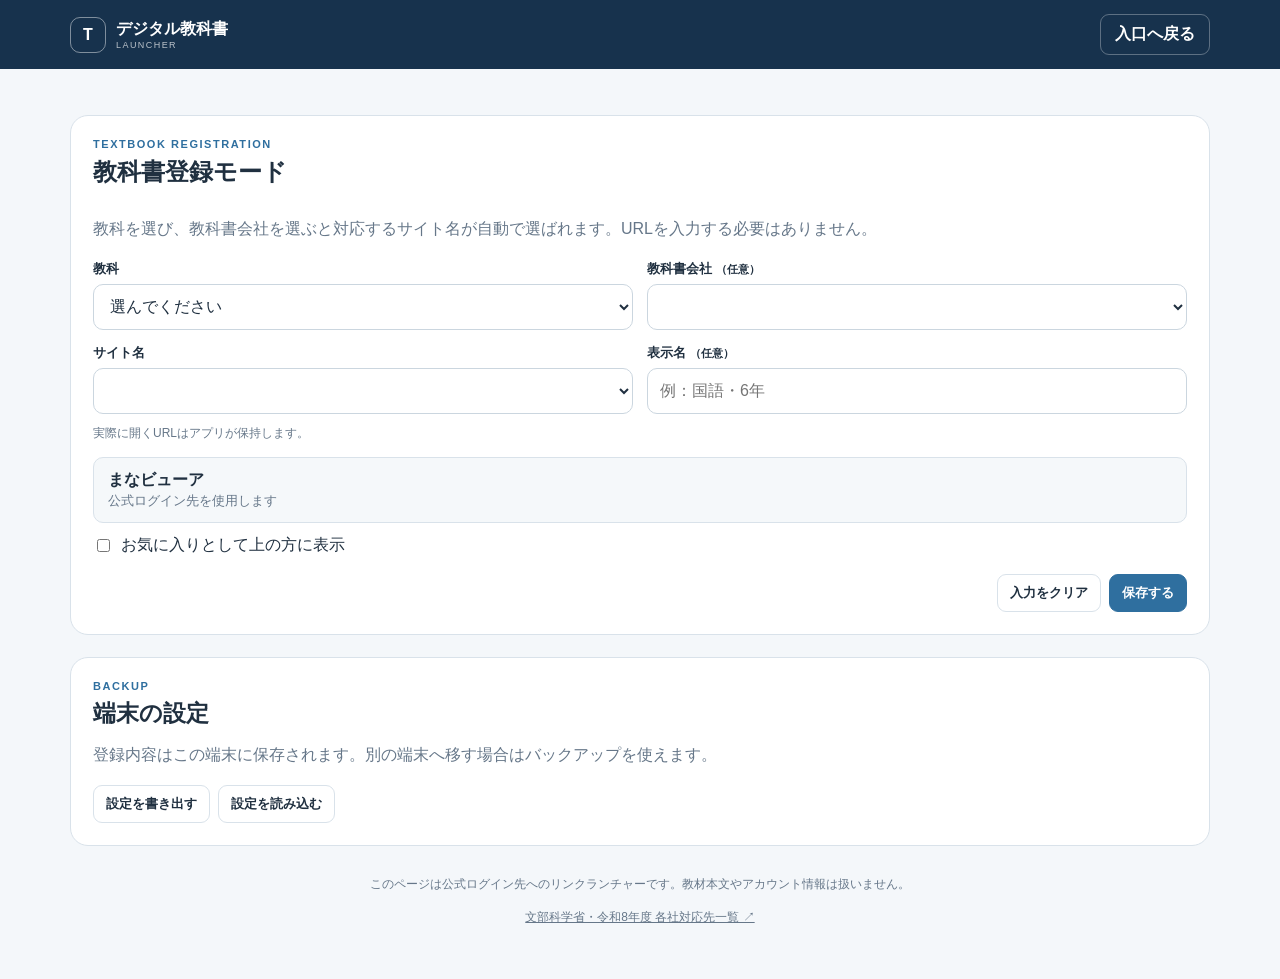
==== register.html @ 131a116c "教科書登録モードを独立ページ化" ====
<!doctype html><html lang="ja"><head><meta charset="utf-8"><meta name="viewport" content="width=device-width,initial-scale=1,viewport-fit=cover"><meta name="theme-color" content="#17324d"><link rel="stylesheet" href="https://tt-sensei.github.io/edu-effects/css/edu-effects.css"><link rel="stylesheet" href="./launcher-v2.css"><title>教科書を登録｜デジタル教科書</title></head><body>
<header class="app-header"><div class="header-inner"><a class="brand" href="./"><span class="brand-mark" aria-hidden="true">T</span><span><strong>デジタル教科書</strong><small>LAUNCHER</small></span></a><div class="header-actions"><a class="header-button" href="./">入口へ戻る</a></div></div></header>
<main class="app-shell register-page"><section class="register-panel register-panel-first" aria-labelledby="registerTitle"><div class="section-heading"><div><p class="eyebrow">TEXTBOOK REGISTRATION</p><h1 id="registerTitle">教科書登録モード</h1></div></div><p class="register-note">教科を選び、教科書会社を選ぶと対応するサイト名が自動で選ばれます。URLを入力する必要はありません。</p>
<form id="registerForm"><input id="editingId" type="hidden"><div class="register-grid"><label class="field"><span>教科</span><select id="subject" required><option value="">選んでください</option><option>国語</option><option>算数</option><option>理科</option><option>社会</option><option>英語</option><option>音楽</option><option>図工</option><option>家庭</option><option>体育・保健</option><option>道徳</option><option>その他</option></select></label><label class="field"><span>教科書会社 <small>（任意）</small></span><select id="publisher"></select></label><label class="field"><span>サイト名</span><select id="site" required></select><small class="site-help">実際に開くURLはアプリが保持します。</small></label><label class="field"><span>表示名 <small>（任意）</small></span><input id="label" maxlength="40" placeholder="例：国語・6年"></label></div>
<div id="customUrlWrap" class="field hidden" style="margin-top:14px"><span>公式ログインURL</span><input id="customUrl" type="url" inputmode="url" placeholder="https://..."><small class="site-help">「その他」の場合のみ入力してください。</small></div><div class="site-preview" style="margin-top:14px"><strong id="siteName">まなビューア</strong><small id="siteUrlHint">公式ログイン先を使用します</small></div><label class="check-field"><input id="favorite" type="checkbox"><span>お気に入りとして上の方に表示</span></label><div class="register-actions"><button id="deleteButton" class="secondary-button danger hidden" type="button">削除</button><button id="cancelButton" class="secondary-button" type="button">入力をクリア</button><button class="primary-button" type="submit">保存する</button></div></form></section>
<section class="register-panel"><div class="section-heading"><div><p class="eyebrow">BACKUP</p><h2>端末の設定</h2></div></div><p class="register-note">登録内容はこの端末に保存されます。別の端末へ移す場合はバックアップを使えます。</p><div class="register-actions" style="justify-content:flex-start"><button id="exportButton" class="secondary-button" type="button">設定を書き出す</button><button id="importButton" class="secondary-button" type="button">設定を読み込む</button></div><input id="importFile" type="file" accept="application/json,.json" hidden></section>
<footer class="app-footer"><p>このページは公式ログイン先へのリンクランチャーです。教材本文やアカウント情報は扱いません。</p><p><a href="https://www.mext.go.jp/a_menu/shotou/kyoukasho/digital/data_00008.html" target="_blank" rel="noopener noreferrer">文部科学省・令和8年度 各社対応先一覧 ↗</a></p></footer></main><div id="toast" class="toast" role="status" aria-live="polite"></div><script type="module" src="./launcher-v2.js"></script></body></html>
---- launcher-v2.css ----
:root{--edu-navy:#17324d;--edu-blue:#2f6f9f;--edu-bg:#f4f7fa;--edu-card:#fff;--edu-line:#d9e2ea;--edu-text:#203040;--edu-muted:#667789;--edu-accent:#2f6f9f}*{box-sizing:border-box}html{background:var(--edu-bg)}body{margin:0;background:var(--edu-bg);color:var(--edu-text);font-family:-apple-system,BlinkMacSystemFont,"Noto Sans JP","Yu Gothic",sans-serif}.app-header{background:var(--edu-navy);color:#fff}.header-inner{max-width:1180px;margin:auto;padding:14px 20px;display:flex;align-items:center;justify-content:space-between;gap:16px}.brand{display:flex;align-items:center;gap:10px;color:#fff;text-decoration:none}.brand-mark{width:36px;height:36px;border:1px solid rgba(255,255,255,.45);border-radius:10px;display:grid;place-items:center;font-weight:800}.brand strong{display:block;font-size:16px}.brand small{display:block;font-size:9px;letter-spacing:.16em;opacity:.7}.header-actions{display:flex;gap:8px;align-items:center}.header-button,.header-link{border:1px solid rgba(255,255,255,.3);background:transparent;color:#fff;border-radius:9px;padding:9px 14px;text-decoration:none;font-weight:700;cursor:pointer}.header-button.active{background:#fff;color:var(--edu-navy)}.app-shell{max-width:1180px;margin:auto;padding:24px 20px 40px}.hero-panel{display:flex;justify-content:space-between;align-items:center;gap:30px;padding:28px 30px;margin-bottom:28px;background:#fff;border:1px solid var(--edu-line);border-radius:18px}.eyebrow{margin:0 0 6px;font-size:11px;letter-spacing:.14em;font-weight:800;color:var(--edu-blue)}h1,h2,h3,p{margin-top:0}.hero-panel h1{margin-bottom:8px;font-size:clamp(24px,4vw,38px);letter-spacing:-.03em}.lead{margin:0;color:var(--edu-muted);line-height:1.7}.hero-navi img{display:block;width:100px;height:100px;object-fit:contain}.section-heading{display:flex;justify-content:space-between;align-items:end;gap:16px;margin-bottom:8px}.section-heading h2{margin:0;font-size:23px}.section-note{color:var(--edu-muted);margin:0 0 16px}.subject-grid{display:grid;grid-template-columns:repeat(3,minmax(0,1fr));gap:14px}.subject-card{background:#fff;border:1px solid var(--edu-line);border-radius:16px;padding:18px;min-height:140px}.subject-card h3{margin:0 0 12px;font-size:19px}.text-muted{color:var(--edu-muted);font-size:13px}.textbook-row{display:flex;align-items:center;justify-content:space-between;gap:12px;padding:11px 0;border-top:1px solid #edf1f4}.textbook-row:first-of-type{border-top:0}.book-info{min-width:0}.book-info strong{display:block;font-size:15px;white-space:nowrap;overflow:hidden;text-overflow:ellipsis}.book-info small{display:block;color:var(--edu-muted);margin-top:3px}.book-actions{display:flex;gap:6px;align-items:center}.open-button,.secondary-button,.primary-button,.small-button{border-radius:9px;padding:9px 12px;font-weight:700;cursor:pointer}.open-button,.primary-button{border:1px solid var(--edu-blue);background:var(--edu-blue);color:#fff}.secondary-button,.small-button{border:1px solid var(--edu-line);background:#fff;color:var(--edu-text)}.star-button{border:0;background:transparent;font-size:20px;cursor:pointer;color:#8795a3}.star-button.active{color:#c48700}.register-panel{margin-top:22px;background:#fff;border:1px solid var(--edu-line);border-radius:18px;padding:22px}.register-panel h2{margin-bottom:5px}.register-note{color:var(--edu-muted);margin-bottom:18px;line-height:1.6}.register-grid{display:grid;grid-template-columns:1fr 1fr;gap:14px}.field{display:flex;flex-direction:column;gap:6px}.field span{font-weight:700;font-size:13px}.field input,.field select{width:100%;min-height:46px;border:1px solid #cbd6df;border-radius:10px;background:#fff;padding:0 12px;font:inherit;color:var(--edu-text)}.site-preview{padding:12px 14px;background:#f5f8fa;border-radius:10px;border:1px solid var(--edu-line)}.site-preview strong{display:block}.site-preview small{color:var(--edu-muted)}.register-actions{display:flex;justify-content:flex-end;gap:8px;margin-top:18px}.empty{padding:32px;text-align:center;color:var(--edu-muted);background:#fff;border:1px dashed var(--edu-line);border-radius:16px}.notice{margin-top:24px;padding:14px 16px;border:1px solid #cfdce6;background:#f7fafc;border-radius:12px;display:flex;gap:12px;line-height:1.6}.notice-icon{width:24px;height:24px;border-radius:50%;background:var(--edu-navy);color:#fff;display:grid;place-items:center;font-weight:800;flex:none}.app-footer{margin-top:28px;text-align:center;color:var(--edu-muted);font-size:12px;line-height:1.7}.app-footer a{color:inherit}.toast{position:fixed;left:50%;bottom:20px;transform:translateX(-50%) translateY(20px);opacity:0;pointer-events:none;background:var(--edu-navy);color:#fff;padding:11px 16px;border-radius:10px;transition:.2s;z-index:30}.toast.show{opacity:1;transform:translateX(-50%)}.hidden{display:none!important}.dialog{border:0;border-radius:18px;padding:0;width:min(560px,calc(100vw - 28px));box-shadow:0 20px 70px rgba(20,40,60,.25)}.dialog::backdrop{background:rgba(10,25,40,.45)}.dialog-card{padding:24px}.dialog-card h2{margin:0}.dialog-head{display:flex;justify-content:space-between;align-items:start;margin-bottom:20px}.icon-button{border:0;background:transparent;font-size:28px;cursor:pointer}.dialog-grid{display:grid;gap:14px}.check-field{display:flex;align-items:center;gap:8px;margin-top:12px}.dialog-actions{display:flex;justify-content:flex-end;gap:8px;margin-top:20px}.danger{color:#a43b3b}.site-help{font-size:12px;color:var(--edu-muted);line-height:1.6;margin:4px 0 0}@media(max-width:800px){.subject-grid{grid-template-columns:repeat(2,minmax(0,1fr))}.hero-panel{padding:22px}.register-grid{grid-template-columns:1fr}}@media(max-width:560px){.app-shell{padding:14px 12px 28px}.header-inner{padding:11px 12px}.header-link{display:none}.hero-panel{margin-bottom:20px}.hero-navi{display:none}.subject-grid{grid-template-columns:1fr}.subject-card{min-height:0}.textbook-row{align-items:flex-start}.book-actions{flex:none}.register-panel{padding:17px}.section-heading{align-items:flex-start;flex-direction:column}.open-button{padding:9px 10px}}
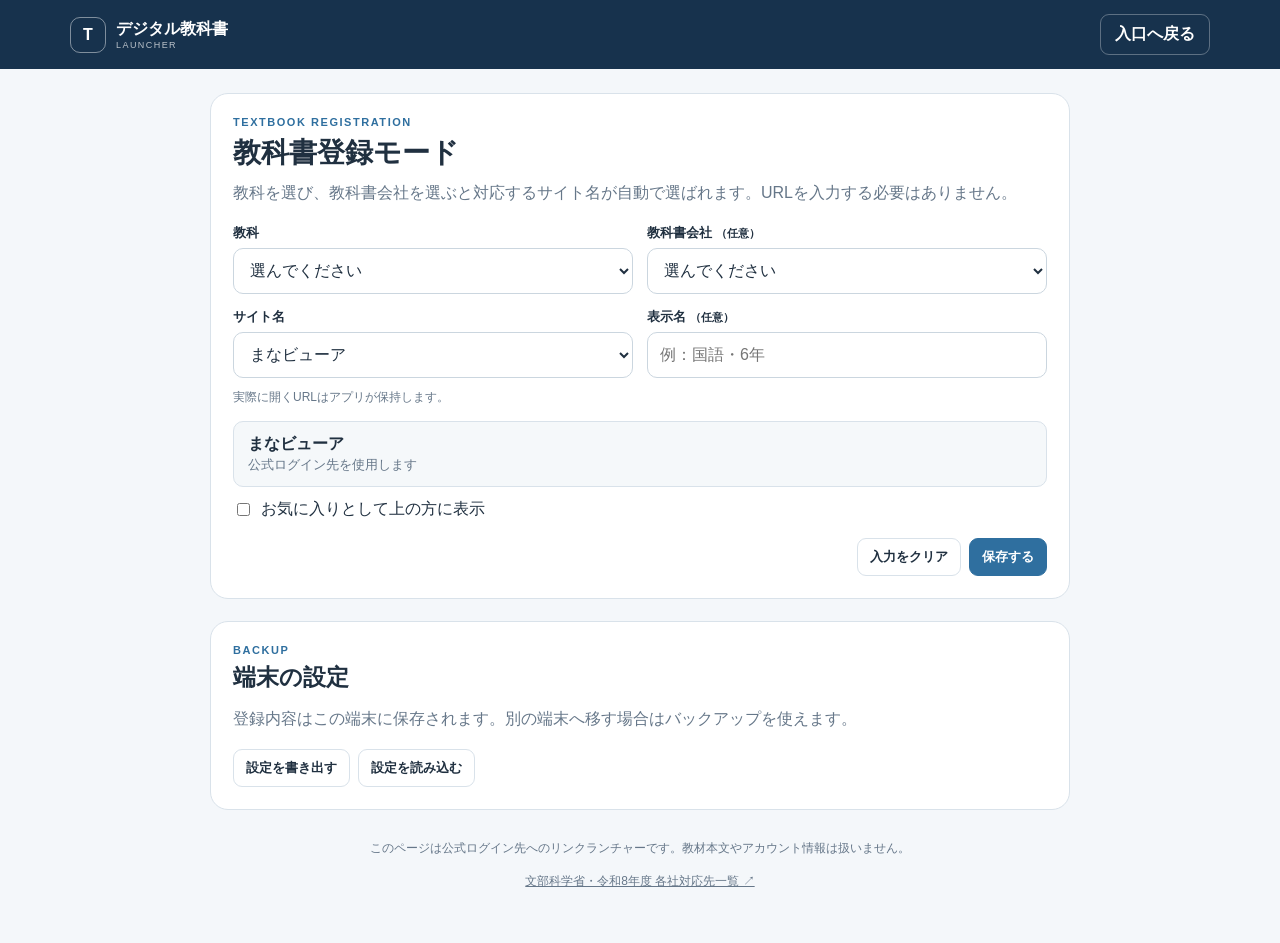
==== commit 36fd2e15: "書写を教科書登録の教科選択に追加" ====
--- a/register.html
+++ b/register.html
@@ -1,7 +1,7 @@
 <!doctype html><html lang="ja"><head><meta charset="utf-8"><meta name="viewport" content="width=device-width,initial-scale=1,viewport-fit=cover"><meta name="theme-color" content="#17324d"><link rel="stylesheet" href="https://tt-sensei.github.io/edu-effects/css/edu-effects.css"><link rel="stylesheet" href="./launcher-v2.css"><title>教科書を登録｜デジタル教科書</title></head><body>
 <header class="app-header"><div class="header-inner"><a class="brand" href="./"><span class="brand-mark" aria-hidden="true">T</span><span><strong>デジタル教科書</strong><small>LAUNCHER</small></span></a><div class="header-actions"><a class="header-button" href="./">入口へ戻る</a></div></div></header>
 <main class="app-shell register-page"><section class="register-panel register-panel-first" aria-labelledby="registerTitle"><div class="section-heading"><div><p class="eyebrow">TEXTBOOK REGISTRATION</p><h1 id="registerTitle">教科書登録モード</h1></div></div><p class="register-note">教科を選び、教科書会社を選ぶと対応するサイト名が自動で選ばれます。URLを入力する必要はありません。</p>
-<form id="registerForm"><input id="editingId" type="hidden"><div class="register-grid"><label class="field"><span>教科</span><select id="subject" required><option value="">選んでください</option><option>国語</option><option>算数</option><option>理科</option><option>社会</option><option>英語</option><option>音楽</option><option>図工</option><option>家庭</option><option>体育・保健</option><option>道徳</option><option>その他</option></select></label><label class="field"><span>教科書会社 <small>（任意）</small></span><select id="publisher"></select></label><label class="field"><span>サイト名</span><select id="site" required></select><small class="site-help">実際に開くURLはアプリが保持します。</small></label><label class="field"><span>表示名 <small>（任意）</small></span><input id="label" maxlength="40" placeholder="例：国語・6年"></label></div>
+<form id="registerForm"><input id="editingId" type="hidden"><div class="register-grid"><label class="field"><span>教科</span><select id="subject" required><option value="">選んでください</option><option>国語</option><option>算数</option><option>理科</option><option>社会</option><option>英語</option><option>音楽</option><option>図工</option><option>家庭</option><option>体育・保健</option><option>書写</option><option>道徳</option><option>その他</option></select></label><label class="field"><span>教科書会社 <small>（任意）</small></span><select id="publisher"></select></label><label class="field"><span>サイト名</span><select id="site" required></select><small class="site-help">実際に開くURLはアプリが保持します。</small></label><label class="field"><span>表示名 <small>（任意）</small></span><input id="label" maxlength="40" placeholder="例：国語・6年"></label></div>
 <div id="customUrlWrap" class="field hidden" style="margin-top:14px"><span>公式ログインURL</span><input id="customUrl" type="url" inputmode="url" placeholder="https://..."><small class="site-help">「その他」の場合のみ入力してください。</small></div><div class="site-preview" style="margin-top:14px"><strong id="siteName">まなビューア</strong><small id="siteUrlHint">公式ログイン先を使用します</small></div><label class="check-field"><input id="favorite" type="checkbox"><span>お気に入りとして上の方に表示</span></label><div class="register-actions"><button id="deleteButton" class="secondary-button danger hidden" type="button">削除</button><button id="cancelButton" class="secondary-button" type="button">入力をクリア</button><button class="primary-button" type="submit">保存する</button></div></form></section>
 <section class="register-panel"><div class="section-heading"><div><p class="eyebrow">BACKUP</p><h2>端末の設定</h2></div></div><p class="register-note">登録内容はこの端末に保存されます。別の端末へ移す場合はバックアップを使えます。</p><div class="register-actions" style="justify-content:flex-start"><button id="exportButton" class="secondary-button" type="button">設定を書き出す</button><button id="importButton" class="secondary-button" type="button">設定を読み込む</button></div><input id="importFile" type="file" accept="application/json,.json" hidden></section>
 <footer class="app-footer"><p>このページは公式ログイン先へのリンクランチャーです。教材本文やアカウント情報は扱いません。</p><p><a href="https://www.mext.go.jp/a_menu/shotou/kyoukasho/digital/data_00008.html" target="_blank" rel="noopener noreferrer">文部科学省・令和8年度 各社対応先一覧 ↗</a></p></footer></main><div id="toast" class="toast" role="status" aria-live="polite"></div><script type="module" src="./launcher-v2.js"></script></body></html>
--- a/launcher-v2.css
+++ b/launcher-v2.css
@@ -1 +1 @@
-:root{--edu-navy:#17324d;--edu-blue:#2f6f9f;--edu-bg:#f4f7fa;--edu-card:#fff;--edu-line:#d9e2ea;--edu-text:#203040;--edu-muted:#667789;--edu-accent:#2f6f9f}*{box-sizing:border-box}html{background:var(--edu-bg)}body{margin:0;background:var(--edu-bg);color:var(--edu-text);font-family:-apple-system,BlinkMacSystemFont,"Noto Sans JP","Yu Gothic",sans-serif}.app-header{background:var(--edu-navy);color:#fff}.header-inner{max-width:1180px;margin:auto;padding:14px 20px;display:flex;align-items:center;justify-content:space-between;gap:16px}.brand{display:flex;align-items:center;gap:10px;color:#fff;text-decoration:none}.brand-mark{width:36px;height:36px;border:1px solid rgba(255,255,255,.45);border-radius:10px;display:grid;place-items:center;font-weight:800}.brand strong{display:block;font-size:16px}.brand small{display:block;font-size:9px;letter-spacing:.16em;opacity:.7}.header-actions{display:flex;gap:8px;align-items:center}.header-button,.header-link{border:1px solid rgba(255,255,255,.3);background:transparent;color:#fff;border-radius:9px;padding:9px 14px;text-decoration:none;font-weight:700;cursor:pointer}.header-button.active{background:#fff;color:var(--edu-navy)}.app-shell{max-width:1180px;margin:auto;padding:24px 20px 40px}.hero-panel{display:flex;justify-content:space-between;align-items:center;gap:30px;padding:28px 30px;margin-bottom:28px;background:#fff;border:1px solid var(--edu-line);border-radius:18px}.eyebrow{margin:0 0 6px;font-size:11px;letter-spacing:.14em;font-weight:800;color:var(--edu-blue)}h1,h2,h3,p{margin-top:0}.hero-panel h1{margin-bottom:8px;font-size:clamp(24px,4vw,38px);letter-spacing:-.03em}.lead{margin:0;color:var(--edu-muted);line-height:1.7}.hero-navi img{display:block;width:100px;height:100px;object-fit:contain}.section-heading{display:flex;justify-content:space-between;align-items:end;gap:16px;margin-bottom:8px}.section-heading h2{margin:0;font-size:23px}.section-note{color:var(--edu-muted);margin:0 0 16px}.subject-grid{display:grid;grid-template-columns:repeat(3,minmax(0,1fr));gap:14px}.subject-card{background:#fff;border:1px solid var(--edu-line);border-radius:16px;padding:18px;min-height:140px}.subject-card h3{margin:0 0 12px;font-size:19px}.text-muted{color:var(--edu-muted);font-size:13px}.textbook-row{display:flex;align-items:center;justify-content:space-between;gap:12px;padding:11px 0;border-top:1px solid #edf1f4}.textbook-row:first-of-type{border-top:0}.book-info{min-width:0}.book-info strong{display:block;font-size:15px;white-space:nowrap;overflow:hidden;text-overflow:ellipsis}.book-info small{display:block;color:var(--edu-muted);margin-top:3px}.book-actions{display:flex;gap:6px;align-items:center}.open-button,.secondary-button,.primary-button,.small-button{border-radius:9px;padding:9px 12px;font-weight:700;cursor:pointer}.open-button,.primary-button{border:1px solid var(--edu-blue);background:var(--edu-blue);color:#fff}.secondary-button,.small-button{border:1px solid var(--edu-line);background:#fff;color:var(--edu-text)}.star-button{border:0;background:transparent;font-size:20px;cursor:pointer;color:#8795a3}.star-button.active{color:#c48700}.register-panel{margin-top:22px;background:#fff;border:1px solid var(--edu-line);border-radius:18px;padding:22px}.register-panel h2{margin-bottom:5px}.register-note{color:var(--edu-muted);margin-bottom:18px;line-height:1.6}.register-grid{display:grid;grid-template-columns:1fr 1fr;gap:14px}.field{display:flex;flex-direction:column;gap:6px}.field span{font-weight:700;font-size:13px}.field input,.field select{width:100%;min-height:46px;border:1px solid #cbd6df;border-radius:10px;background:#fff;padding:0 12px;font:inherit;color:var(--edu-text)}.site-preview{padding:12px 14px;background:#f5f8fa;border-radius:10px;border:1px solid var(--edu-line)}.site-preview strong{display:block}.site-preview small{color:var(--edu-muted)}.register-actions{display:flex;justify-content:flex-end;gap:8px;margin-top:18px}.empty{padding:32px;text-align:center;color:var(--edu-muted);background:#fff;border:1px dashed var(--edu-line);border-radius:16px}.notice{margin-top:24px;padding:14px 16px;border:1px solid #cfdce6;background:#f7fafc;border-radius:12px;display:flex;gap:12px;line-height:1.6}.notice-icon{width:24px;height:24px;border-radius:50%;background:var(--edu-navy);color:#fff;display:grid;place-items:center;font-weight:800;flex:none}.app-footer{margin-top:28px;text-align:center;color:var(--edu-muted);font-size:12px;line-height:1.7}.app-footer a{color:inherit}.toast{position:fixed;left:50%;bottom:20px;transform:translateX(-50%) translateY(20px);opacity:0;pointer-events:none;background:var(--edu-navy);color:#fff;padding:11px 16px;border-radius:10px;transition:.2s;z-index:30}.toast.show{opacity:1;transform:translateX(-50%)}.hidden{display:none!important}.dialog{border:0;border-radius:18px;padding:0;width:min(560px,calc(100vw - 28px));box-shadow:0 20px 70px rgba(20,40,60,.25)}.dialog::backdrop{background:rgba(10,25,40,.45)}.dialog-card{padding:24px}.dialog-card h2{margin:0}.dialog-head{display:flex;justify-content:space-between;align-items:start;margin-bottom:20px}.icon-button{border:0;background:transparent;font-size:28px;cursor:pointer}.dialog-grid{display:grid;gap:14px}.check-field{display:flex;align-items:center;gap:8px;margin-top:12px}.dialog-actions{display:flex;justify-content:flex-end;gap:8px;margin-top:20px}.danger{color:#a43b3b}.site-help{font-size:12px;color:var(--edu-muted);line-height:1.6;margin:4px 0 0}@media(max-width:800px){.subject-grid{grid-template-columns:repeat(2,minmax(0,1fr))}.hero-panel{padding:22px}.register-grid{grid-template-columns:1fr}}@media(max-width:560px){.app-shell{padding:14px 12px 28px}.header-inner{padding:11px 12px}.header-link{display:none}.hero-panel{margin-bottom:20px}.hero-navi{display:none}.subject-grid{grid-template-columns:1fr}.subject-card{min-height:0}.textbook-row{align-items:flex-start}.book-actions{flex:none}.register-panel{padding:17px}.section-heading{align-items:flex-start;flex-direction:column}.open-button{padding:9px 10px}}+:root{--edu-navy:#17324d;--edu-blue:#2f6f9f;--edu-bg:#f4f7fa;--edu-card:#fff;--edu-line:#d9e2ea;--edu-text:#203040;--edu-muted:#667789}*{box-sizing:border-box}html{background:var(--edu-bg)}body{margin:0;background:var(--edu-bg);color:var(--edu-text);font-family:-apple-system,BlinkMacSystemFont,"Noto Sans JP","Yu Gothic",sans-serif}.app-header{background:var(--edu-navy);color:#fff}.header-inner{max-width:1180px;margin:auto;padding:14px 20px;display:flex;align-items:center;justify-content:space-between;gap:16px}.brand{display:flex;align-items:center;gap:10px;color:#fff;text-decoration:none}.brand-mark{width:36px;height:36px;border:1px solid rgba(255,255,255,.45);border-radius:10px;display:grid;place-items:center;font-weight:800}.brand strong{display:block;font-size:16px}.brand small{display:block;font-size:9px;letter-spacing:.16em;opacity:.7}.header-actions{display:flex;gap:8px;align-items:center}.header-button,.header-link{border:1px solid rgba(255,255,255,.3);background:transparent;color:#fff;border-radius:9px;padding:9px 14px;text-decoration:none;font-weight:700;cursor:pointer}.app-shell{max-width:1180px;margin:auto;padding:24px 20px 40px}.hero-panel{display:flex;justify-content:space-between;align-items:center;gap:30px;padding:28px 30px;margin-bottom:28px;background:#fff;border:1px solid var(--edu-line);border-radius:18px}.eyebrow{margin:0 0 6px;font-size:11px;letter-spacing:.14em;font-weight:800;color:var(--edu-blue)}h1,h2,h3,p{margin-top:0}.hero-panel h1{margin-bottom:8px;font-size:clamp(24px,4vw,38px);letter-spacing:-.03em}.lead{margin:0;color:var(--edu-muted);line-height:1.7}.hero-navi img{display:block;width:100px;height:100px;object-fit:contain}.section-heading{display:flex;justify-content:space-between;align-items:end;gap:16px;margin-bottom:8px}.section-heading h2{margin:0;font-size:23px}.section-note{color:var(--edu-muted);margin:0 0 16px}.subject-grid{display:grid;grid-template-columns:repeat(3,minmax(0,1fr));gap:16px}.subject-group{border-radius:18px;background:#fff;border:1px solid var(--subject-line);overflow:hidden;box-shadow:0 2px 8px rgba(30,50,70,.04)}.subject-heading{display:flex;align-items:center;justify-content:space-between;padding:13px 16px;background:var(--subject-soft);border-bottom:1px solid var(--subject-line)}.subject-heading h3{margin:0;color:var(--subject-strong);font-size:18px}.subject-heading span{font-size:12px;color:var(--subject-strong);font-weight:700}.subject-books{padding:8px}.textbook-card{min-height:92px;padding:14px;border-radius:13px;display:flex;align-items:center;justify-content:space-between;gap:12px;cursor:pointer;border:1px solid transparent;transition:transform .12s,box-shadow .12s,border-color .12s;background:#fff}.textbook-card:hover,.textbook-card:focus-visible{transform:translateY(-1px);border-color:var(--subject-line);box-shadow:0 5px 14px rgba(30,50,70,.09);outline:none}.book-info{min-width:0;flex:1}.book-info strong{display:block;font-size:16px;white-space:nowrap;overflow:hidden;text-overflow:ellipsis}.book-info small{display:block;color:var(--edu-muted);margin-top:5px}.book-actions{display:flex;gap:5px;align-items:center;flex:none}.small-button,.secondary-button,.primary-button{border-radius:9px;padding:9px 12px;font-weight:700;cursor:pointer}.primary-button{border:1px solid var(--edu-blue);background:var(--edu-blue);color:#fff;text-decoration:none;display:inline-flex;align-items:center;justify-content:center}.secondary-button,.small-button{border:1px solid var(--edu-line);background:#fff;color:var(--edu-text)}.star-button{border:0;background:transparent;font-size:20px;cursor:pointer;color:#8795a3;padding:5px}.star-button.active{color:#c48700}.subject-0{--subject-strong:#a23a45;--subject-soft:#faedef;--subject-line:#e8c6ca}.subject-1{--subject-strong:#b06a16;--subject-soft:#fff4e5;--subject-line:#efd8b6}.subject-2{--subject-strong:#28715d;--subject-soft:#e9f6f1;--subject-line:#c7e5db}.subject-3{--subject-strong:#3f5e99;--subject-soft:#edf2fb;--subject-line:#cad7ee}.subject-4{--subject-strong:#7054a2;--subject-soft:#f3eefb;--subject-line:#d9cdec}.subject-5{--subject-strong:#9b5d22;--subject-soft:#fff1e5;--subject-line:#eed3bc}.subject-6{--subject-strong:#2d7a77;--subject-soft:#e9f6f5;--subject-line:#c8e5e3}.subject-7{--subject-strong:#7a6230;--subject-soft:#f8f2e4;--subject-line:#e5d9bc}.subject-8{--subject-strong:#426b8b;--subject-soft:#edf5fa;--subject-line:#cadde9}.subject-9{--subject-strong:#725b73;--subject-soft:#f5eff5;--subject-line:#ddcfe0}.subject-10{--subject-strong:#5f6972;--subject-soft:#f0f3f5;--subject-line:#d7dde1}.register-page{max-width:900px}.register-panel{margin-top:22px;background:#fff;border:1px solid var(--edu-line);border-radius:18px;padding:22px}.register-panel-first{margin-top:0}.register-panel h1{margin:0;font-size:28px}.register-panel h2{margin-bottom:5px}.register-note{color:var(--edu-muted);margin-bottom:18px;line-height:1.6}.register-grid{display:grid;grid-template-columns:1fr 1fr;gap:14px}.field{display:flex;flex-direction:column;gap:6px}.field span{font-weight:700;font-size:13px}.field input,.field select{width:100%;min-height:46px;border:1px solid #cbd6df;border-radius:10px;background:#fff;padding:0 12px;font:inherit;color:var(--edu-text)}.site-preview{padding:12px 14px;background:#f5f8fa;border-radius:10px;border:1px solid var(--edu-line)}.site-preview strong{display:block}.site-preview small{color:var(--edu-muted)}.register-actions{display:flex;justify-content:flex-end;gap:8px;margin-top:18px}.check-field{display:flex;align-items:center;gap:8px;margin-top:12px}.danger{color:#a43b3b}.site-help{font-size:12px;color:var(--edu-muted);line-height:1.6;margin:4px 0 0}.empty{padding:32px;text-align:center;color:var(--edu-muted);background:#fff;border:1px dashed var(--edu-line);border-radius:16px}.inline-button{margin-top:8px}.notice{margin-top:24px;padding:14px 16px;border:1px solid #cfdce6;background:#f7fafc;border-radius:12px;display:flex;gap:12px;line-height:1.6}.notice-icon{width:24px;height:24px;border-radius:50%;background:var(--edu-navy);color:#fff;display:grid;place-items:center;font-weight:800;flex:none}.app-footer{margin-top:28px;text-align:center;color:var(--edu-muted);font-size:12px;line-height:1.7}.app-footer a{color:inherit}.toast{position:fixed;left:50%;bottom:20px;transform:translateX(-50%) translateY(20px);opacity:0;pointer-events:none;background:var(--edu-navy);color:#fff;padding:11px 16px;border-radius:10px;transition:.2s;z-index:30}.toast.show{opacity:1;transform:translateX(-50%)}.hidden{display:none!important}@media(max-width:800px){.subject-grid{grid-template-columns:repeat(2,minmax(0,1fr))}.hero-panel{padding:22px}.register-grid{grid-template-columns:1fr}}@media(max-width:560px){.app-shell{padding:14px 12px 28px}.header-inner{padding:11px 12px}.header-link{display:none}.hero-panel{margin-bottom:20px}.hero-navi{display:none}.subject-grid{grid-template-columns:1fr}.textbook-card{min-height:86px}.register-panel{padding:17px}.section-heading{align-items:flex-start;flex-direction:column}.book-actions .small-button{padding:8px 9px}}
